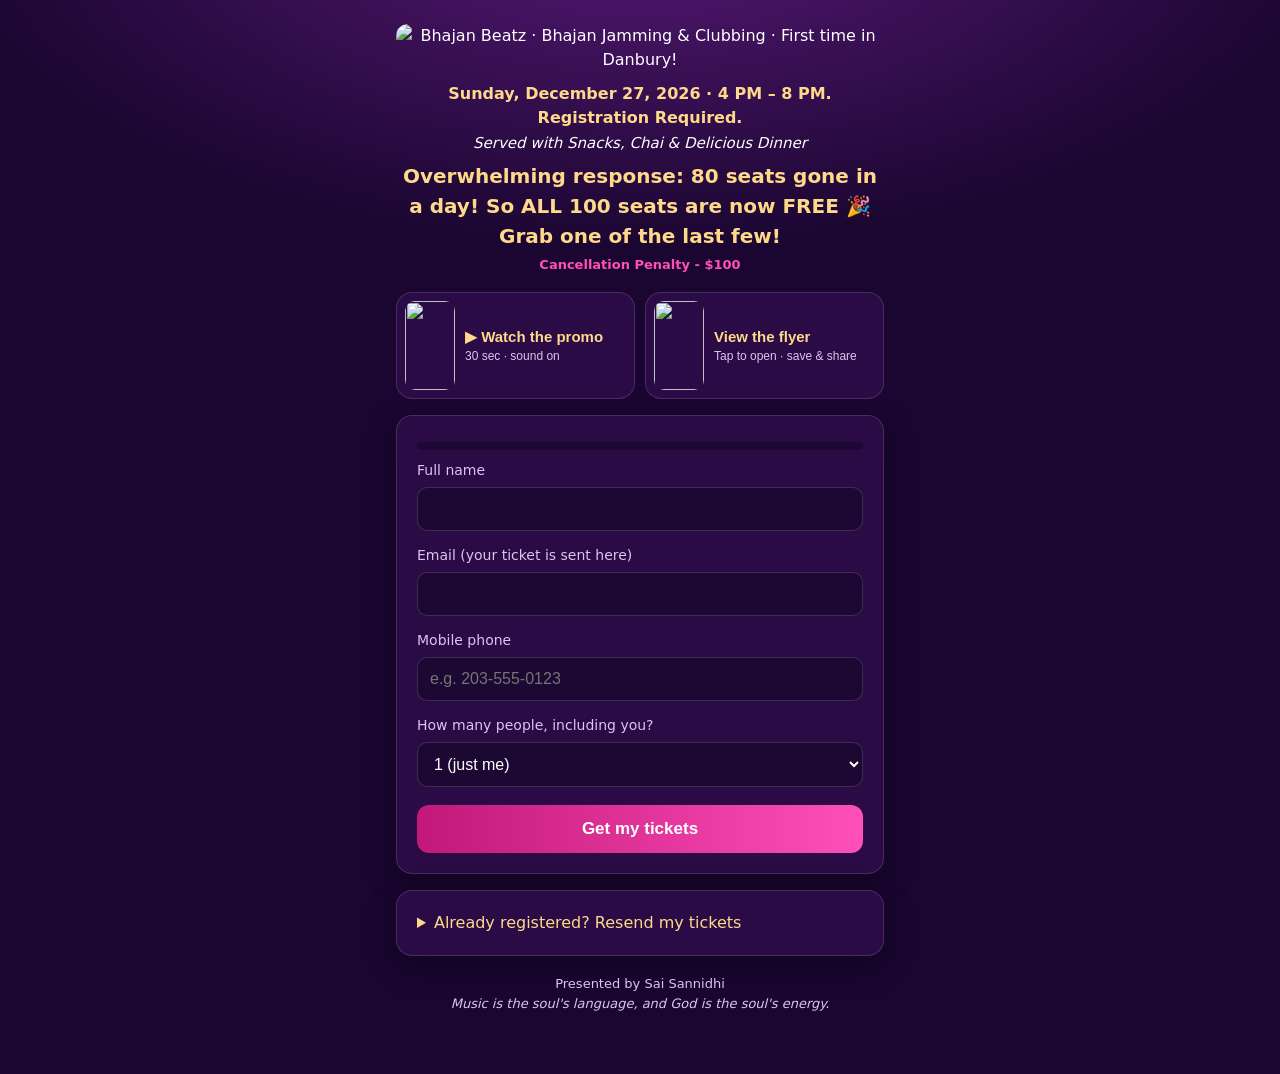
==== docs/index.html @ 2047f842 "All 100 seats free Co-Authored-By: Claude Opus 5.5 <noreply@anthropic.com> Claude-Session: https://c" ====
<!DOCTYPE html>
<html><head><meta charset="utf-8"><meta name="viewport" content="width=device-width, initial-scale=1"><title>Bhajan Beatz · Register</title><link rel="stylesheet" href="style.css?v=mwu56ty6"><script src="config.js?v=mwu56ty6"></script><script src="api.js?v=mwu56ty6"></script></head>
<body><div class="wrap">
  <div class="brand">
    <img class="logo" src="https://bjtickets.saisannidhiusa.org/banner.jpg" alt="Bhajan Beatz · Bhajan Jamming &amp; Clubbing · First time in Danbury!">
    <div class="when"><span id="evWhen">Sunday, December 27, 2026 · 4 PM – 8 PM</span>. Registration Required.</div>
    <div class="extra" id="evExtra">Served with Snacks, Chai &amp; Delicious Dinner</div>
    <div class="tiers" id="evPrice">Overwhelming response: 80 seats gone in a day! So ALL 100 seats are now FREE 🎉 Grab one of the last few!</div>
    <div class="policy" id="evPolicy">Cancellation Penalty - $100</div>
  </div>

  <div class="mediaRow">
    <button type="button" class="promoBtn" id="promoBtn" aria-label="Watch the 30-second promo video">
      <img src="https://bjtickets.saisannidhiusa.org/promo.jpg" alt=""><span><b>&#9654; Watch the promo</b><br><small>30 sec · sound on</small></span>
    </button>
    <button type="button" class="promoBtn" id="flyerBtn" aria-label="View the event flyer">
      <img src="https://bjtickets.saisannidhiusa.org/flyer_thumb.jpg" alt=""><span><b>View the flyer</b><br><small>Tap to open · save &amp; share</small></span>
    </button>
  </div>
  <div class="promoBox" id="flyerBox" hidden>
    <img id="flyerImg" alt="Bhajan Beatz event flyer" data-src="https://bjtickets.saisannidhiusa.org/flyer.jpg">
    <div style="display:flex;gap:10px"><a class="promoClose" id="flyerSave" href="https://bjtickets.saisannidhiusa.org/flyer.jpg" download="Bhajan_Beatz_Flyer.jpg" target="_blank" rel="noopener">&#11015; Save</a>
    <button type="button" class="promoClose" id="flyerClose" aria-label="Close flyer">&#10005; Close</button></div>
  </div>
  <div class="promoBox" id="promoBox" hidden>
    <video id="promoVid" controls playsinline preload="none" poster="https://bjtickets.saisannidhiusa.org/promo.jpg"><source src="https://bjtickets.saisannidhiusa.org/promo.mp4" type="video/mp4"></video>
    <button type="button" class="promoClose" id="promoClose" aria-label="Close video">&#10005; Close</button>
  </div>

  <div class="card" id="formCard">
    <div class="seats" id="seats">Checking seats…<div class="bar"><i id="barFill" style="width:0"></i></div></div>
    <div id="tierNow" style="text-align:center;color:var(--gold);font-weight:700;margin:-4px 0 6px"></div>
    <form id="f" novalidate>
      <label for="name">Full name</label>
      <input id="name" name="name" autocomplete="name" required maxlength="80">
      <label for="email">Email (your ticket is sent here)</label>
      <input id="email" name="email" type="email" autocomplete="email" required maxlength="120">
      <label for="phone">Mobile phone</label>
      <input id="phone" name="phone" type="tel" autocomplete="tel" maxlength="30" required placeholder="e.g. 203-555-0123">
      <label for="party">How many people, including you?</label>
      <select id="party" name="party"></select>
      <p id="total" style="margin:10px 0 0;color:var(--gold);font-weight:600;display:none"></p>
      <button id="go" type="submit">Get my free ticket</button>
      <div class="msg" id="msg"></div>
    </form>
  </div>

  <div class="card center" id="doneCard" style="display:none">
    <div id="doneStatus"></div>
    <h2 id="doneTitle" style="margin:10px 0 4px"></h2>
    <p id="doneText" style="color:var(--muted)"></p>
    <div id="payBox" style="display:none;text-align:left;background:#1d0833;border-radius:12px;padding:14px;margin-top:8px"></div>
    <a id="ticketLink" href="#"><button type="button">View my ticket</button></a>
    <button type="button" class="secondary" id="again">Buy more tickets</button>
  </div>

  <div class="card" style="margin-top:16px">
    <details id="lost"><summary style="cursor:pointer;color:var(--gold)">Already registered? Resend my tickets</summary>
      <label for="lostEmail">Email you registered with</label>
      <input id="lostEmail" type="email" autocomplete="email" maxlength="120">
      <button type="button" class="secondary" id="lostGo">Email my tickets again</button>
      <div class="msg" id="lostMsg"></div>
    </details>
  </div>

  <p class="fine"><span id="evBy">Presented by Sai Sannidhi</span><br><i>Music is the soul's language, and God is the soul's energy.</i></p>
</div>
<script>
  var APP = (location.href.replace(/[^\/]*([?#].*)?$/, '') + 'ticket.html'), MAXP = 5, TIERS = null, USED = 0, FULL = false, LABEL = 'Get my tickets';
  // Same pricing rule as the backend: each seat is priced by its place in line.
  function seatPrice(n) { var end = 0; for (var i = 0; i < TIERS.length; i++) { end += TIERS[i].seats; if (n <= end) return TIERS[i].price; } return TIERS[TIERS.length - 1].price; }
  function quote(party) {
    var total = 0, parts = {}, order = [];
    for (var k = 1; k <= party; k++) { var p = seatPrice(USED + k); total += p; if (!(p in parts)) { parts[p] = 0; order.push(p); } parts[p]++; }
    return { total: total, text: order.map(function (p) { return parts[p] + (p ? ' x $' + p : ' free'); }).join(' + ') };
  }
  function showTotal() {
    if (!TIERS) return;
    var n = +sel.value, q = quote(n), t = $('total');
    t.style.display = 'block';
    t.textContent = q.total > 0 ? 'Total: $' + q.total + ' (' + q.text + '), paid by Zelle or cash after you register'
                                : 'Free! ' + (n > 1 ? n + ' free tickets' : '1 free ticket') + '. You still need to register to reserve your seat.';
    LABEL = FULL ? 'Join the waitlist' : q.total > 0 ? 'Reserve my seats' : (n > 1 ? 'Get my free tickets' : 'Get my free ticket');
    if (!$('go').disabled) $('go').textContent = LABEL;
  }
  function showTier() {
    var el = $('tierNow'); if (!TIERS || FULL) { el.textContent = ''; return; }
    var end = 0;
    for (var i = 0; i < TIERS.length; i++) {
      end += TIERS[i].seats;
      if (USED < end) {
        var left = end - USED, nxt = TIERS[i + 1];
        el.textContent = 'Right now: ' + (TIERS[i].price ? '$' + TIERS[i].price + ' per person' : 'FREE tickets') + ' · ' + left + ' left at this price' +
          (nxt ? ', then ' + (nxt.price ? '$' + nxt.price : 'free') : '');
        return;
      }
    }
  }
  var sel = document.getElementById('party');
  for (var i = 1; i <= MAXP; i++) { var o = document.createElement('option'); o.value = i; o.textContent = i === 1 ? '1 (just me)' : i; sel.appendChild(o); }
  function $(id) { return document.getElementById(id); }
  sel.addEventListener('change', showTotal);
  function showMsg(t, kind) { var m = $('msg'); m.className = 'msg ' + kind; m.textContent = t; }

  function loadSeats() {
    google.script.run.withSuccessHandler(function (a) {
      USED = a.used; FULL = a.open && a.left <= 0;
      if (a.event) applyEvent(a.event);
      showTier(); showTotal();
      var pct = Math.min(100, Math.round(a.used / a.capacity * 100));
      $('barFill').style.width = pct + '%';
      $('seats').firstChild.nodeValue = !a.open ? 'Registration is closed.' :
        a.left > 0 ? a.left + ' of ' + a.capacity + ' seats left' : 'Event is full: you can still join the waitlist';
      if (!a.open) $('go').disabled = true;
    }).withFailureHandler(function () { $('seats').firstChild.nodeValue = ''; }).getAvailability();
  }
  $('go').textContent = LABEL; showTotal();
  loadSeats();

  $('f').addEventListener('submit', function (e) {
    e.preventDefault();
    var data = { name: $('name').value, email: $('email').value, phone: $('phone').value, party: sel.value };
    if (!data.name.trim()) return showMsg('Please enter your name.', 'err');
    if (!/^[^\s@]+@[^\s@]+\.[^\s@]+$/.test(data.email.trim())) return showMsg('Please enter a valid email address.', 'err');
    if (data.phone.replace(/\D/g, '').length < 10) return showMsg('Please enter your mobile number (at least 10 digits).', 'err');
    $('go').disabled = true; $('go').textContent = 'Saving…'; $('msg').className = 'msg';
    google.script.run.withSuccessHandler(function (res) {
      var t = res.ticket, ok = t.status === 'Confirmed', pend = t.status === 'Pending payment';
      $('formCard').style.display = 'none'; $('doneCard').style.display = 'block';
      $('doneStatus').innerHTML = ok ? '<span class="pill ok">Confirmed</span>' : pend ? '<span class="pill warn">Seats held · payment needed</span>' : '<span class="pill warn">Waitlist</span>';
      $('doneTitle').textContent = (ok ? 'You\'re in, ' + t.name + '!' : pend ? 'Almost there, ' + t.name + '!' : 'You\'re on the waitlist');
      $('doneText').textContent = ok ? 'Your ticket for a party of ' + t.party + ' has been emailed to you. Show its QR code at the door.'
        : pend ? 'We\'re holding ' + t.party + (t.party > 1 ? ' seats' : ' seat') + '. Your QR ticket is emailed once we receive payment.'
             : 'The event is full. We\'ll email you if a seat opens up.';
      if (pend) payBox(t);
      $('ticketLink').href = APP + '?t=' + encodeURIComponent(t.id);
      if (!ok && !pend) $('ticketLink').style.display = 'none';
      $('ticketLink').firstChild.textContent = pend ? 'View payment details' : 'View my ticket';
    }).withFailureHandler(function (err) {
      $('go').disabled = false; $('go').textContent = LABEL;
      showMsg((err && err.message ? err.message : String(err)).replace(/^Error:\s*/, ''), 'err');
    }).register(data);
  });
  function payBox(t) {
    var b = $('payBox'); b.style.display = 'block'; b.innerHTML = '';
    function line(label, text, strong) { var p = document.createElement('p'); p.style.margin = '0 0 8px'; var l = document.createElement('b'); l.textContent = label + ' '; p.appendChild(l); var s = document.createElement(strong ? 'b' : 'span'); s.textContent = text; p.appendChild(s); b.appendChild(p); }
    line('Amount due:', '$' + t.owed, true);
    line('Zelle:', t.pay.zelleTo + ' (' + t.pay.zelleName + ')');
    line('Zelle memo:', t.id, true);
    if (t.pay.paypal) {
      var p = document.createElement('p'); p.style.margin = '0 0 8px'; var l = document.createElement('b'); l.textContent = 'PayPal: '; p.appendChild(l);
      var a = document.createElement('a'); a.href = 'https://paypal.me/' + t.pay.paypal + '/' + Number(t.owed).toFixed(2) + 'USD'; a.target = '_blank'; a.rel = 'noopener';
      a.textContent = 'Pay $' + t.owed + ' with PayPal'; p.appendChild(a); p.appendChild(document.createTextNode(' (add ' + t.id + ' in the note)')); b.appendChild(p);
    }
    line('Cash:', t.pay.cash + ' Mention ' + t.id + '.');
    line('Pay within:', t.pay.days + ' days');
  }
  $('again').onclick = function () {
    $('doneCard').style.display = 'none'; $('formCard').style.display = 'block';
    $('go').disabled = false; $('go').textContent = LABEL; $('msg').className = 'msg'; $('payBox').style.display = 'none';
    $('ticketLink').style.display = ''; sel.value = '1'; showTotal(); loadSeats(); window.scrollTo(0, 0);
  };
  $('lostGo').onclick = function () {
    var b = $('lostGo'), m = $('lostMsg'); b.disabled = true; m.className = 'msg';
    google.script.run.withSuccessHandler(function (r) { m.className = 'msg info'; m.textContent = r.message; })
      .withFailureHandler(function (e) { b.disabled = false; m.className = 'msg err'; m.textContent = String(e.message || e).replace(/^Error:\s*/, ''); })
      .resendTickets($('lostEmail').value);
  };
  // Promo video: opens full screen with sound on tap, so it never pushes the form down.
  $('promoBtn').onclick = function () { $('promoBox').hidden = false; var v = $('promoVid'); v.currentTime = 0; var p = v.play(); if (p && p.catch) p.catch(function () {}); };
  function closePromo() { var v = $('promoVid'); v.pause(); $('promoBox').hidden = true; }
  $('promoClose').onclick = closePromo;
  $('promoBox').onclick = function (e) { if (e.target === this) closePromo(); };
  $('promoVid').onended = closePromo;
  $('flyerBtn').onclick = function () { var i = $('flyerImg'); if (!i.src) i.src = i.getAttribute('data-src'); $('flyerBox').hidden = false; };
  $('flyerClose').onclick = function () { $('flyerBox').hidden = true; };
  $('flyerBox').onclick = function (e) { if (e.target === this || e.target === $('flyerImg')) this.hidden = true; };
  // Live event details from the backend (price, date, venue), so Code.gs changes show without rebuilding the site.
  function applyEvent(ev) {
    $('evWhen').textContent = ev.when; $('evPrice').textContent = ev.priceLabel; $('evBy').textContent = ev.presentedBy;
    // Only replace these lines when the backend actually sends them (an older Code.gs doesn't), so they never vanish.
    if ('extra' in ev) { $('evExtra').textContent = ev.extra; $('evExtra').style.display = ev.extra ? '' : 'none'; }
    if ('policy' in ev) { $('evPolicy').textContent = ev.policy; $('evPolicy').style.display = ev.policy ? '' : 'none'; }
    var keep = +sel.value || 1;
    if (ev.maxParty !== MAXP) {
      MAXP = ev.maxParty; sel.innerHTML = '';
      for (var i = 1; i <= MAXP; i++) { var o = document.createElement('option'); o.value = i; o.textContent = i === 1 ? '1 (just me)' : i; sel.appendChild(o); }
      sel.value = Math.min(keep, MAXP);
    }
    if (ev.tiers && ev.tiers.length) TIERS = ev.tiers;
  }
</script>
</body></html>
---- docs/style.css ----
:root { --bg:#1a0630; --card:#2a0b45; --ink:#fff; --muted:#d9c6ef; --gold:#ffd98a; --pink:#ff4fb8; --pink2:#c2187a; --ok:#2fd27a; --warn:#ffb347; --bad:#ff5d6c; --line:rgba(255,255,255,.14); }
  * { box-sizing:border-box; }
  body { margin:0; background:radial-gradient(1200px 600px at 50% -10%, #5a1a7a 0%, var(--bg) 60%); background-color:var(--bg); color:var(--ink);
         font:16px/1.5 system-ui,-apple-system,"Segoe UI",Roboto,Arial,sans-serif; min-height:100vh; }
  .wrap { max-width:520px; margin:0 auto; padding:24px 16px 48px; }
  .brand { text-align:center; margin-bottom:18px; }
  .brand .k { color:var(--pink); letter-spacing:4px; font-size:13px; font-weight:700; }
  .brand .logo { display:block; width:100%; max-width:520px; margin:0 auto 10px; border-radius:12px; }
  .brand h1 { margin:4px 0 6px; font-size:26px; line-height:1.2; }
  .brand .when { color:var(--gold); font-weight:600; }
  .brand .where { color:var(--muted); font-size:14px; }
  .brand .extra { color:var(--ink); font-size:15px; font-style:italic; margin:2px 0; }
  .brand .tiers { color:var(--gold); font-size:clamp(16px,4.2vw,20px); font-weight:800; margin:6px 0 2px; }
  .brand .policy { color:var(--pink); font-size:13px; font-weight:700; margin-top:4px; }
  .mediaRow { display:flex; gap:10px; margin:0 0 16px; }
  .promoBtn { display:flex; align-items:center; gap:10px; flex:1 1 0; min-width:0; margin:0; padding:8px; text-align:left; font-size:16px; font-weight:400;
              background:var(--card); border:1px solid var(--line); border-radius:16px; color:var(--ink); }
  .promoBtn img { width:50px; height:89px; object-fit:cover; border-radius:10px; flex:none; }
  .promoBtn b { color:var(--gold); font-size:15px; } .promoBtn small { color:var(--muted); font-size:12px; }
  .promoBox { position:fixed; inset:0; z-index:50; background:rgba(0,0,0,.92); display:flex; flex-direction:column; align-items:center; justify-content:center; padding:12px; }
  .promoBox[hidden] { display:none; }
  .promoBox img { max-width:100%; max-height:calc(100vh - 90px); border-radius:12px; }
  .promoBox video { max-width:100%; max-height:calc(100vh - 90px); border-radius:12px; background:#000; }
  .promoClose { width:auto; margin-top:12px; padding:10px 22px; font-size:16px; font-weight:700; border-radius:12px; color:#fff; text-decoration:none; background:linear-gradient(90deg,var(--pink2),var(--pink)); }
  .card { background:var(--card); border:1px solid var(--line); border-radius:16px; padding:20px; box-shadow:0 10px 30px rgba(0,0,0,.35); }
  label { display:block; font-size:14px; color:var(--muted); margin:14px 0 6px; }
  input, select { width:100%; padding:12px; font-size:16px; border-radius:10px; border:1px solid var(--line); background:#1d0833; color:var(--ink); }
  input:focus, select:focus { outline:2px solid var(--pink); border-color:transparent; }
  button { width:100%; margin-top:18px; padding:14px; font-size:17px; font-weight:700; border:0; border-radius:12px; cursor:pointer;
           background:linear-gradient(90deg,var(--pink2),var(--pink)); color:#fff; }
  button.secondary { background:transparent; border:1px solid var(--line); color:var(--ink); font-weight:600; }
  button:disabled { opacity:.55; cursor:default; }
  .seats { text-align:center; margin:0 0 14px; font-weight:600; }
  .bar { height:8px; border-radius:6px; background:#1d0833; overflow:hidden; margin-top:6px; }
  .bar i { display:block; height:100%; background:linear-gradient(90deg,var(--gold),var(--pink)); }
  .msg { margin-top:14px; padding:12px; border-radius:10px; display:none; }
  .msg.err { display:block; background:rgba(255,93,108,.15); color:#ffc2c8; }
  .msg.info { display:block; background:rgba(255,217,138,.12); color:var(--gold); }
  .fine { color:var(--muted); font-size:13px; text-align:center; margin-top:18px; }
  .qr { background:#fff; padding:14px; border-radius:14px; width:max-content; margin:12px auto; }
  .tid { text-align:center; font-size:24px; font-weight:800; letter-spacing:4px; }
  .pill { display:inline-block; padding:4px 12px; border-radius:999px; font-size:13px; font-weight:700; }
  .pill.ok { background:rgba(47,210,122,.18); color:var(--ok); } .pill.warn { background:rgba(255,179,71,.18); color:var(--warn); }
  .pill.bad { background:rgba(255,93,108,.18); color:var(--bad); }
  .center { text-align:center; }
  a { color:var(--gold); }
  @media print { body { background:#fff; color:#000; } .card { box-shadow:none; border-color:#ccc; background:#fff; } .noprint, .mediaRow { display:none !important; } .brand .logo { box-shadow:none; max-width:360px; } .brand .k,.brand .when { color:#000; } }
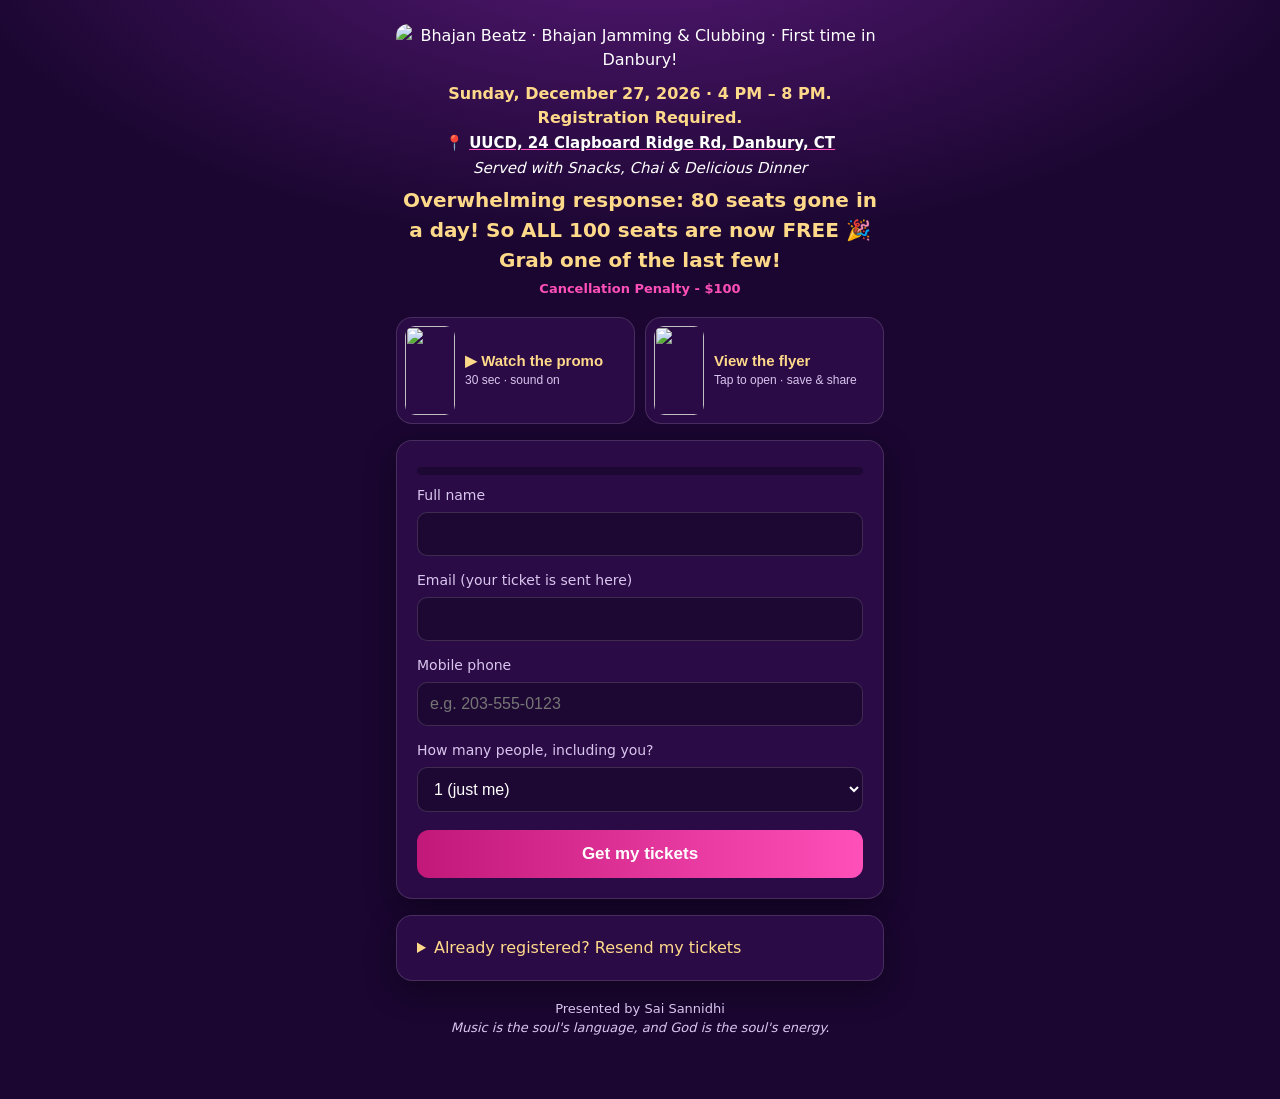
==== commit ccd0febc: "Venue: UUCD, 24 Clapboard Ridge Rd, with map link on page, ticket and email Co-Authored-By: Claude O" ====
--- a/docs/index.html
+++ b/docs/index.html
@@ -1,9 +1,10 @@
 <!DOCTYPE html>
-<html><head><meta charset="utf-8"><meta name="viewport" content="width=device-width, initial-scale=1"><title>Bhajan Beatz · Register</title><link rel="stylesheet" href="style.css?v=mwu56ty6"><script src="config.js?v=mwu56ty6"></script><script src="api.js?v=mwu56ty6"></script></head>
+<html><head><meta charset="utf-8"><meta name="viewport" content="width=device-width, initial-scale=1"><title>Bhajan Beatz · Register</title><link rel="stylesheet" href="style.css?v=mwuvrles"><script src="config.js?v=mwuvrles"></script><script src="api.js?v=mwuvrles"></script></head>
 <body><div class="wrap">
   <div class="brand">
     <img class="logo" src="https://bjtickets.saisannidhiusa.org/banner.jpg" alt="Bhajan Beatz · Bhajan Jamming &amp; Clubbing · First time in Danbury!">
     <div class="when"><span id="evWhen">Sunday, December 27, 2026 · 4 PM – 8 PM</span>. Registration Required.</div>
+    <div class="venue">&#128205; <a id="evWhere" href="https://www.google.com/maps/search/?api=1&amp;query=24+Clapboard+Ridge+Rd,+Danbury,+CT" target="_blank" rel="noopener">UUCD, 24 Clapboard Ridge Rd, Danbury, CT</a></div>
     <div class="extra" id="evExtra">Served with Snacks, Chai &amp; Delicious Dinner</div>
     <div class="tiers" id="evPrice">Overwhelming response: 80 seats gone in a day! So ALL 100 seats are now FREE 🎉 Grab one of the last few!</div>
     <div class="policy" id="evPolicy">Cancellation Penalty - $100</div>
@@ -177,6 +178,7 @@
   $('flyerBox').onclick = function (e) { if (e.target === this || e.target === $('flyerImg')) this.hidden = true; };
   // Live event details from the backend (price, date, venue), so Code.gs changes show without rebuilding the site.
   function applyEvent(ev) {
+    if (ev.where) { $('evWhere').textContent = ev.where; $('evWhere').href = 'https://www.google.com/maps/search/?api=1&query=' + encodeURIComponent(ev.where); }
     $('evWhen').textContent = ev.when; $('evPrice').textContent = ev.priceLabel; $('evBy').textContent = ev.presentedBy;
     // Only replace these lines when the backend actually sends them (an older Code.gs doesn't), so they never vanish.
     if ('extra' in ev) { $('evExtra').textContent = ev.extra; $('evExtra').style.display = ev.extra ? '' : 'none'; }
--- a/docs/style.css
+++ b/docs/style.css
@@ -9,6 +9,7 @@
   .brand h1 { margin:4px 0 6px; font-size:26px; line-height:1.2; }
   .brand .when { color:var(--gold); font-weight:600; }
   .brand .where { color:var(--muted); font-size:14px; }
+  .brand .venue { font-size:15px; font-weight:600; margin:2px 0; } .brand .venue a { color:var(--ink); text-decoration:underline; text-decoration-color:var(--pink); }
   .brand .extra { color:var(--ink); font-size:15px; font-style:italic; margin:2px 0; }
   .brand .tiers { color:var(--gold); font-size:clamp(16px,4.2vw,20px); font-weight:800; margin:6px 0 2px; }
   .brand .policy { color:var(--pink); font-size:13px; font-weight:700; margin-top:4px; }
